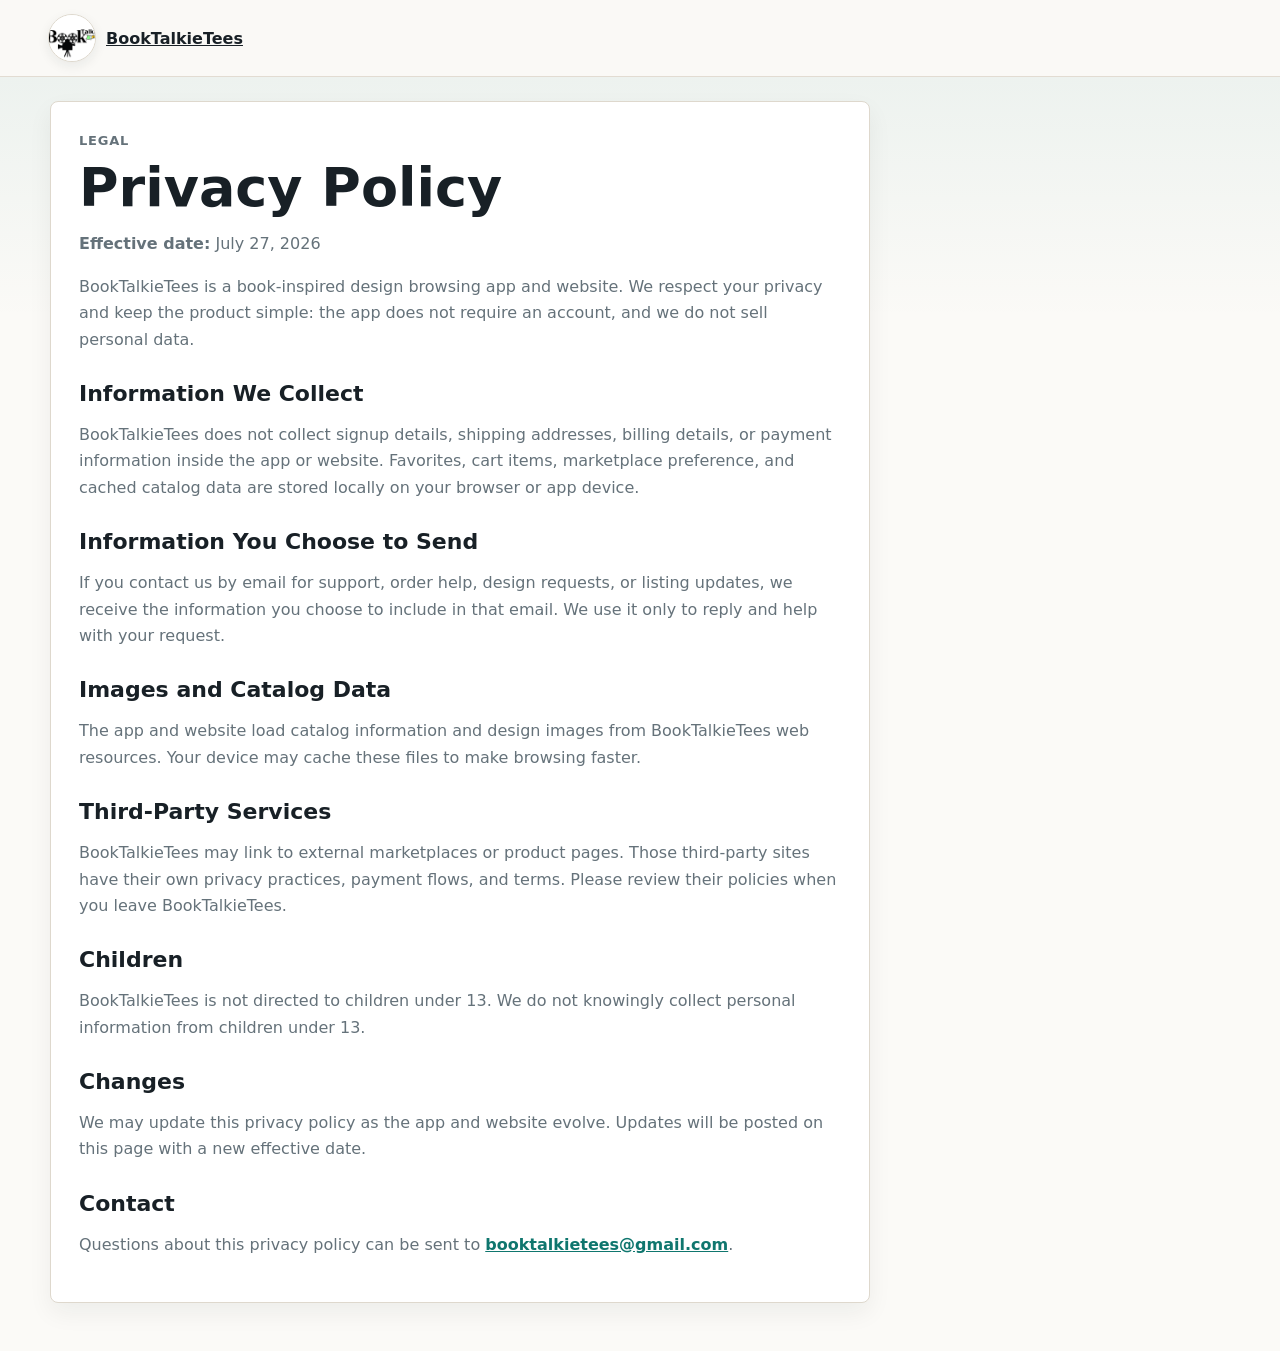
==== privacy.html @ aaf65334 "Adding privacy" ====
<!doctype html>
<html lang="en">
  <head>
    <meta charset="utf-8">
    <meta name="viewport" content="width=device-width, initial-scale=1">
    <title>Privacy Policy | BookTalkieTees</title>
    <meta name="description" content="Privacy policy for BookTalkieTees.">
    <link rel="icon" href="assets/logo.jpg">
    <link rel="stylesheet" href="styles.css?v=20260722-1">
  </head>
  <body>
    <div class="app-shell">
      <header class="topbar">
        <a class="brand" href="/" aria-label="BookTalkieTees home">
          <span class="brand-mark"><img src="assets/logo.jpg" alt="" aria-hidden="true"></span>
          <span>BookTalkieTees</span>
        </a>
      </header>

      <main class="legal-page">
        <section class="legal-content">
          <p class="eyebrow">Legal</p>
          <h1>Privacy Policy</h1>
          <p><strong>Effective date:</strong> July 27, 2026</p>

          <p>
            BookTalkieTees is a book-inspired design browsing app and website. We respect your privacy and keep the product simple: the app does not require an account, and we do not sell personal data.
          </p>

          <h2>Information We Collect</h2>
          <p>
            BookTalkieTees does not collect signup details, shipping addresses, billing details, or payment information inside the app or website. Favorites, cart items, marketplace preference, and cached catalog data are stored locally on your browser or app device.
          </p>

          <h2>Information You Choose to Send</h2>
          <p>
            If you contact us by email for support, order help, design requests, or listing updates, we receive the information you choose to include in that email. We use it only to reply and help with your request.
          </p>

          <h2>Images and Catalog Data</h2>
          <p>
            The app and website load catalog information and design images from BookTalkieTees web resources. Your device may cache these files to make browsing faster.
          </p>

          <h2>Third-Party Services</h2>
          <p>
            BookTalkieTees may link to external marketplaces or product pages. Those third-party sites have their own privacy practices, payment flows, and terms. Please review their policies when you leave BookTalkieTees.
          </p>

          <h2>Children</h2>
          <p>
            BookTalkieTees is not directed to children under 13. We do not knowingly collect personal information from children under 13.
          </p>

          <h2>Changes</h2>
          <p>
            We may update this privacy policy as the app and website evolve. Updates will be posted on this page with a new effective date.
          </p>

          <h2>Contact</h2>
          <p>
            Questions about this privacy policy can be sent to <a href="mailto:booktalkietees@gmail.com">booktalkietees@gmail.com</a>.
          </p>
        </section>
      </main>
    </div>
  </body>
</html>
---- styles.css ----
:root {
  --paper: #fbfaf7;
  --surface: #ffffff;
  --ink: #182026;
  --muted: #65727a;
  --line: #ded8cd;
  --teal: #0f766e;
  --teal-dark: #115e59;
  --rose: #bd3f58;
  --gold: #c58b2c;
  --blue: #2f5f98;
  --shadow: 0 18px 45px rgba(24, 32, 38, 0.11);
  --radius: 8px;
  font-family: Inter, ui-sans-serif, system-ui, -apple-system, BlinkMacSystemFont, "Segoe UI", sans-serif;
}
* { box-sizing: border-box; }
html { min-width: 320px; }
body { margin: 0; color: var(--ink); background: linear-gradient(180deg, rgba(15, 118, 110, 0.08), transparent 320px), var(--paper); }
button, input { font: inherit; }
button { cursor: pointer; }
img { max-width: 100%; display: block; }
.topbar { position: sticky; top: 0; z-index: 20; display: flex; align-items: center; justify-content: space-between; gap: 16px; padding: 14px clamp(16px, 4vw, 48px); border-bottom: 1px solid rgba(222, 216, 205, 0.88); background: rgba(251, 250, 247, 0.92); backdrop-filter: blur(16px); }
.brand { display: inline-flex; align-items: center; gap: 10px; border: 0; background: transparent; color: var(--ink); font-weight: 800; white-space: nowrap; }
.brand-mark { display: grid; place-items: center; width: 48px; height: 48px; border-radius: 50%; overflow: hidden; background: white; border: 1px solid var(--line); box-shadow: 0 4px 12px rgba(24, 32, 38, 0.08); flex: 0 0 auto; }
.brand-mark img { width: 100%; height: 100%; object-fit: cover; object-position: center; transform: scale(1.22); }
.market-menu-wrap { position: relative; flex: 0 0 auto; }
.market-button { display: inline-flex; align-items: center; justify-content: center; gap: 4px; min-width: 58px; min-height: 38px; padding: 8px 10px; border: 1px solid var(--line); border-radius: 999px; background: white; color: var(--ink); font-size: 13px; font-weight: 900; }
.market-button:focus-visible { outline: 2px solid rgba(15, 118, 110, 0.32); outline-offset: 2px; }
.market-icon { display: inline-grid; place-items: center; width: 18px; height: 18px; color: var(--teal-dark); font-size: 17px; line-height: 1; }
.market-menu { position: absolute; top: calc(100% + 8px); right: 0; z-index: 40; display: grid; min-width: 180px; padding: 6px; border: 1px solid var(--line); border-radius: var(--radius); background: white; box-shadow: var(--shadow); }
.market-menu[hidden] { display: none; }
.market-option { display: flex; align-items: center; justify-content: space-between; gap: 14px; min-height: 38px; padding: 8px 10px; border: 0; border-radius: 6px; background: transparent; color: var(--ink); text-align: left; font-weight: 800; }
.market-option span { color: var(--muted); font-size: 12px; font-weight: 700; }
.market-option:hover, .market-option.is-selected { background: #e5f3f1; color: var(--teal-dark); }
.nav-tabs { display: flex; flex-wrap: wrap; align-items: center; justify-content: flex-end; gap: 6px; overflow: visible; scrollbar-width: none; }
.nav-tabs::-webkit-scrollbar { display: none; }
.nav-tab { min-height: 38px; padding: 8px 12px; border: 1px solid transparent; border-radius: 999px; background: transparent; color: var(--muted); font-weight: 700; }
.nav-tab.is-active { background: var(--ink); color: white; }
.cart-tab span { display: inline-grid; place-items: center; min-width: 22px; height: 22px; margin-left: 4px; border-radius: 999px; background: var(--teal); color: white; font-size: 12px; }
main { width: min(1180px, calc(100% - 32px)); margin: 0 auto; padding: 24px 0 52px; }
.page-grid { display: grid; grid-template-columns: minmax(0, 1.1fr) minmax(310px, 0.9fr); gap: 18px; align-items: start; }
.hero { display: grid; grid-template-columns: minmax(0, 1fr) minmax(280px, 0.72fr); gap: 18px; align-items: stretch; min-height: 470px; padding: clamp(18px, 4vw, 34px); border: 1px solid var(--line); border-radius: var(--radius); background: linear-gradient(135deg, #ffffff, #f3eee4); box-shadow: var(--shadow); }
.design-hero { grid-template-columns: minmax(0, 0.9fr) minmax(300px, 0.72fr); }
.hero-copy { display: flex; flex-direction: column; justify-content: center; min-width: 0; }
.eyebrow { margin: 0 0 10px; color: var(--teal-dark); font-size: 13px; font-weight: 800; text-transform: uppercase; letter-spacing: 0.06em; }
h1, h2, h3, p { overflow-wrap: anywhere; }
h1 { margin: 0; font-size: clamp(36px, 7vw, 74px); line-height: 0.98; letter-spacing: 0; }
.lede { max-width: 64ch; margin: 18px 0 0; color: #43505a; font-size: clamp(17px, 2vw, 21px); line-height: 1.45; }
.hero-actions { display: flex; flex-wrap: wrap; gap: 10px; margin-top: 24px; }
.hero-product-picker { margin-top: 20px; }
.button { display: inline-flex; align-items: center; justify-content: center; min-height: 42px; padding: 10px 15px; border: 1px solid var(--ink); border-radius: var(--radius); background: var(--ink); color: white; font-weight: 800; text-decoration: none; }
.button.secondary { background: white; color: var(--ink); }
.button.tonal { border-color: rgba(15, 118, 110, 0.24); background: #e5f3f1; color: var(--teal-dark); }
.hero-art { display: flex; flex-direction: column; min-width: 0; overflow: hidden; border-radius: var(--radius); border: 1px solid var(--line); background: #f7f1e6; }
.hero-art > .art-image, .design-art > .art-image, .book-design-preview > .art-image, .row-thumbnail > .art-image { display: block; width: 100%; height: 100%; object-fit: contain; object-position: center; background: white; }
.hero-art > .art-image { flex: 1 1 auto; min-height: 300px; padding: 12px; }
.hero-art figcaption { padding: 12px; font-size: 14px; color: var(--muted); background: white; }
.section-head { display: flex; align-items: end; justify-content: space-between; gap: 16px; margin: 28px 0 14px; }
.section-head h2 { margin: 0; font-size: clamp(24px, 3vw, 34px); }
.section-head p, .panel p { margin: 5px 0 0; color: var(--muted); line-height: 1.5; }
.chip-row { display: flex; flex-wrap: wrap; gap: 8px; }
.chip { min-height: 36px; padding: 7px 12px; border: 1px solid var(--line); border-radius: 999px; background: white; color: var(--ink); font-weight: 750; }
.chip.is-selected { border-color: var(--teal); background: #dff2ef; color: var(--teal-dark); }
.card-grid { display: grid; grid-template-columns: repeat(3, minmax(0, 1fr)); gap: 14px; }
.book-card, .panel, .design-card, .cart-row, .favorite-row { border: 1px solid var(--line); border-radius: var(--radius); background: var(--surface); box-shadow: 0 10px 24px rgba(24, 32, 38, 0.06); }
.book-card { display: flex; flex-direction: column; min-height: 250px; overflow: hidden; }
.book-card-top { height: 74px; padding: 14px; color: white; background: var(--blue); }
.book-design-strip { display: flex; flex-wrap: nowrap; gap: 6px; min-height: 48px; overflow: hidden; }
.book-design-preview { flex: 0 0 54px; width: 54px; height: 48px; padding: 3px; overflow: hidden; border: 1px solid var(--line); border-radius: 7px; background: white; }
.book-design-preview .design-art { width: 100%; height: 100%; aspect-ratio: auto; border: 0; background: white; }
.book-design-preview .generated-art { padding: 5px; }
.book-design-preview .generated-art strong { font-size: 9px; line-height: 1.05; }
.book-card[data-genre="Fantasy"] .book-card-top { background: var(--teal-dark); }
.book-card[data-genre="Romance"] .book-card-top { background: var(--rose); }
.book-card[data-genre="Thriller"] .book-card-top { background: #26313a; }
.book-card[data-genre="Kids"] .book-card-top { background: #39806e; }
.book-card[data-genre="Classics"] .book-card-top { background: var(--gold); }
.badge { display: inline-flex; padding: 5px 8px; border-radius: 999px; background: rgba(255,255,255,0.18); font-size: 12px; font-weight: 800; }
.book-card-body { display: flex; flex: 1; flex-direction: column; gap: 10px; padding: 14px; }
.book-card h3 { margin: 0; font-size: 20px; }
.book-card p { margin: 0; color: var(--muted); line-height: 1.45; }
.book-card-actions { display: flex; gap: 8px; margin-top: auto; }
.icon-button { display: inline-grid; place-items: center; width: 42px; height: 42px; border: 1px solid var(--line); border-radius: var(--radius); background: white; color: var(--ink); font-size: 20px; line-height: 1; }
.icon-button.is-active { color: white; border-color: var(--rose); background: var(--rose); }
.panel { padding: 16px; }
.panel h2, .panel h3 { margin: 0 0 10px; }
.search-box { width: 100%; min-height: 46px; padding: 10px 13px; border: 1px solid var(--line); border-radius: var(--radius); background: white; color: var(--ink); }
.design-grid { display: grid; grid-template-columns: repeat(2, minmax(0, 1fr)); gap: 12px; }
.home-design-grid { grid-template-columns: repeat(3, minmax(0, 1fr)); align-items: start; }
.design-card { overflow: hidden; }
.design-card.is-focused { border-color: var(--teal); box-shadow: 0 0 0 3px rgba(15, 118, 110, 0.18), 0 10px 24px rgba(24, 32, 38, 0.06); }
.design-art { display: grid; place-items: center; aspect-ratio: 4 / 5; padding: 12px; background: white; border-bottom: 1px solid var(--line); overflow: hidden; }
.generated-art { width: 100%; height: 100%; display: grid; place-items: center; padding: 18px; text-align: center; color: white; background: linear-gradient(135deg, #0f766e, #2f5f98 58%, #bd3f58); }
.generated-art strong { font-size: clamp(18px, 3vw, 28px); line-height: 1.05; }
.design-body { padding: 12px; }
.design-body h3 { margin: 0 0 6px; font-size: 17px; }
.design-body p { margin: 0; color: var(--muted); line-height: 1.4; }
.design-body .design-meta { margin-bottom: 8px; color: var(--ink); font-size: 13px; font-weight: 800; }
.muted-note { color: var(--muted); margin: 0; }
.product-picker { display: flex; flex-wrap: wrap; gap: 8px; margin: 14px 0; }
.product-chip { border: 1px solid var(--line); border-radius: 999px; background: white; padding: 8px 10px; font-weight: 750; }
.product-chip span { color: var(--muted); font-size: 12px; margin-left: 4px; }
.product-chip.is-selected { background: #102027; color: white; border-color: #102027; }
.detail-layout { display: grid; grid-template-columns: minmax(0, 0.85fr) minmax(0, 1.15fr); gap: 16px; }
.detail-title { margin: 0 0 6px; font-size: clamp(30px, 5vw, 52px); line-height: 1; }
.meta { color: var(--muted); font-weight: 700; }
.quote-list { display: grid; gap: 10px; }
.quote { margin: 0; padding-left: 14px; border-left: 3px solid var(--gold); color: #35414a; font-size: 18px; line-height: 1.42; }
.modal[hidden] { display: none; }
.modal { position: fixed; inset: 0; z-index: 50; display: grid; place-items: center; padding: 18px; }
.modal-backdrop { position: absolute; inset: 0; background: rgba(16, 24, 32, 0.48); }
.modal-panel { position: relative; width: min(980px, 100%); max-height: min(88vh, 900px); overflow: auto; border-radius: var(--radius); background: var(--paper); box-shadow: var(--shadow); }
.modal-close { position: sticky; top: 10px; float: right; margin: 10px; z-index: 2; }
#modalContent { padding: 20px; clear: both; }
.toast { position: fixed; left: 50%; bottom: 20px; transform: translateX(-50%) translateY(24px); opacity: 0; pointer-events: none; padding: 10px 14px; border-radius: var(--radius); background: var(--ink); color: white; font-weight: 800; transition: 180ms ease; z-index: 80; }
.toast.is-visible { opacity: 1; transform: translateX(-50%) translateY(0); }
.empty-state { padding: 38px 18px; text-align: center; color: var(--muted); }
.stack { display: grid; gap: 12px; }
.price-summary { margin: 0 0 14px; }
.policy-grid { display: grid; grid-template-columns: repeat(2, minmax(0, 1fr)); gap: 12px; }
.policy-card { padding: 18px; }
.policy-card h2 { margin-top: 0; }
.policy-card a { color: var(--teal); font-weight: 800; }
.legal-page { padding-bottom: 48px; }
.legal-content { width: min(100%, 820px); padding: 28px; border: 1px solid var(--line); border-radius: var(--radius); background: var(--surface); box-shadow: 0 10px 24px rgba(24, 32, 38, 0.06); }
.legal-content h1 { margin: 0 0 10px; font-size: clamp(34px, 5vw, 54px); line-height: 1; }
.legal-content h2 { margin: 28px 0 8px; font-size: 22px; }
.legal-content p { color: var(--muted); line-height: 1.65; }
.legal-content a { color: var(--teal); font-weight: 800; }
.cart-row, .favorite-row { display: flex; justify-content: space-between; gap: 12px; padding: 13px; align-items: center; }
.favorite-row.is-clickable, .cart-row.is-clickable { cursor: pointer; }
.favorite-row.is-clickable:hover, .cart-row.is-clickable:hover { border-color: rgba(15, 118, 110, 0.42); background: #f5fbfa; }
.row-thumbnail { flex: 0 0 62px; width: 62px; height: 56px; padding: 4px; overflow: hidden; border: 1px solid var(--line); border-radius: 7px; background: white; }
.row-thumbnail .design-art { width: 100%; height: 100%; aspect-ratio: auto; border: 0; background: white; }
.row-thumbnail .generated-art { padding: 5px; }
.row-thumbnail .generated-art strong { font-size: 9px; line-height: 1.05; }
.row-copy { flex: 1; min-width: 0; }
.cart-row strong, .favorite-row strong { display: block; }
.cart-row span, .favorite-row span { color: var(--muted); }
@media (max-width: 980px) { .home-design-grid { grid-template-columns: repeat(2, minmax(0, 1fr)); } }
@media (max-width: 860px) { .topbar { align-items: flex-start; flex-direction: column; } .nav-tabs { width: 100%; } .hero, .design-hero, .page-grid, .detail-layout { grid-template-columns: 1fr; } .card-grid { grid-template-columns: repeat(2, minmax(0, 1fr)); } }
@media (max-width: 560px) { .policy-grid { grid-template-columns: 1fr; } main { width: min(100% - 24px, 1180px); padding-top: 16px; } .brand span:last-child { font-size: 15px; } .nav-tab { padding-inline: 10px; } .hero { min-height: auto; padding: 16px; } .hero-art > .art-image { min-height: 230px; } .card-grid, .design-grid, .home-design-grid { grid-template-columns: 1fr; } .section-head { align-items: flex-start; flex-direction: column; } .cart-row, .favorite-row { align-items: flex-start; flex-direction: column; } }
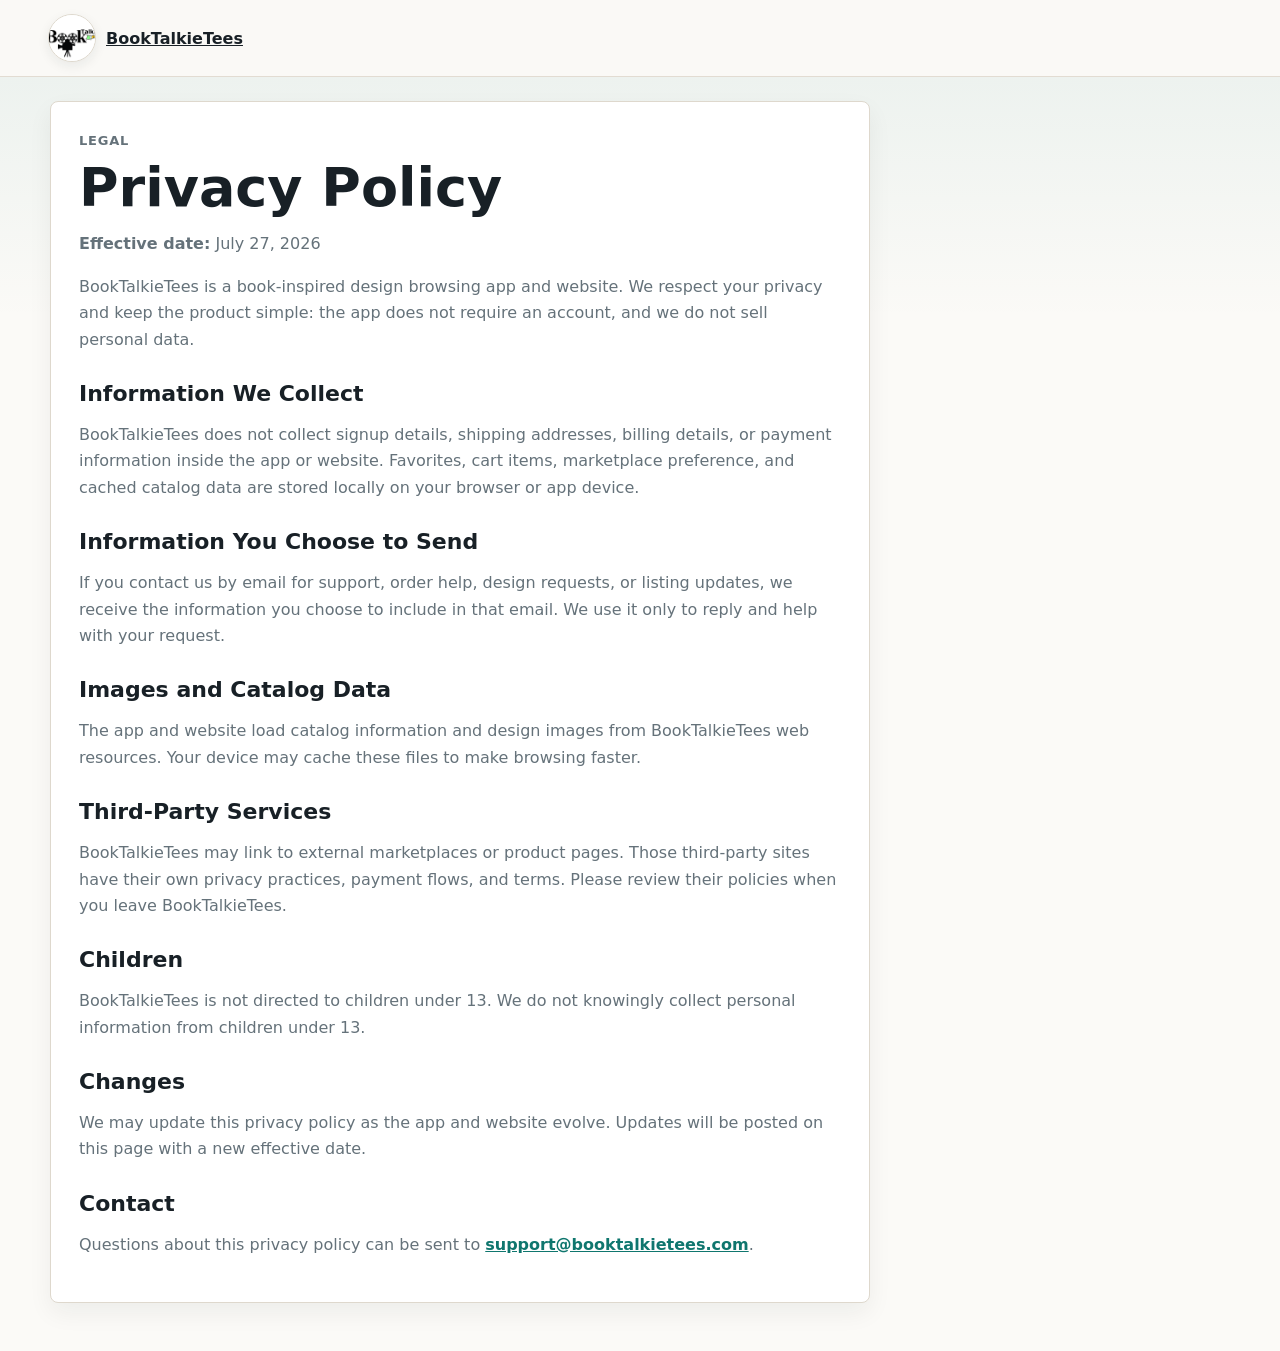
==== commit 1a559a6d: "Change emails" ====
--- a/privacy.html
+++ b/privacy.html
@@ -59,7 +59,7 @@
 
           <h2>Contact</h2>
           <p>
-            Questions about this privacy policy can be sent to <a href="mailto:booktalkietees@gmail.com">booktalkietees@gmail.com</a>.
+            Questions about this privacy policy can be sent to <a href="mailto:support@booktalkietees.com">support@booktalkietees.com</a>.
           </p>
         </section>
       </main>
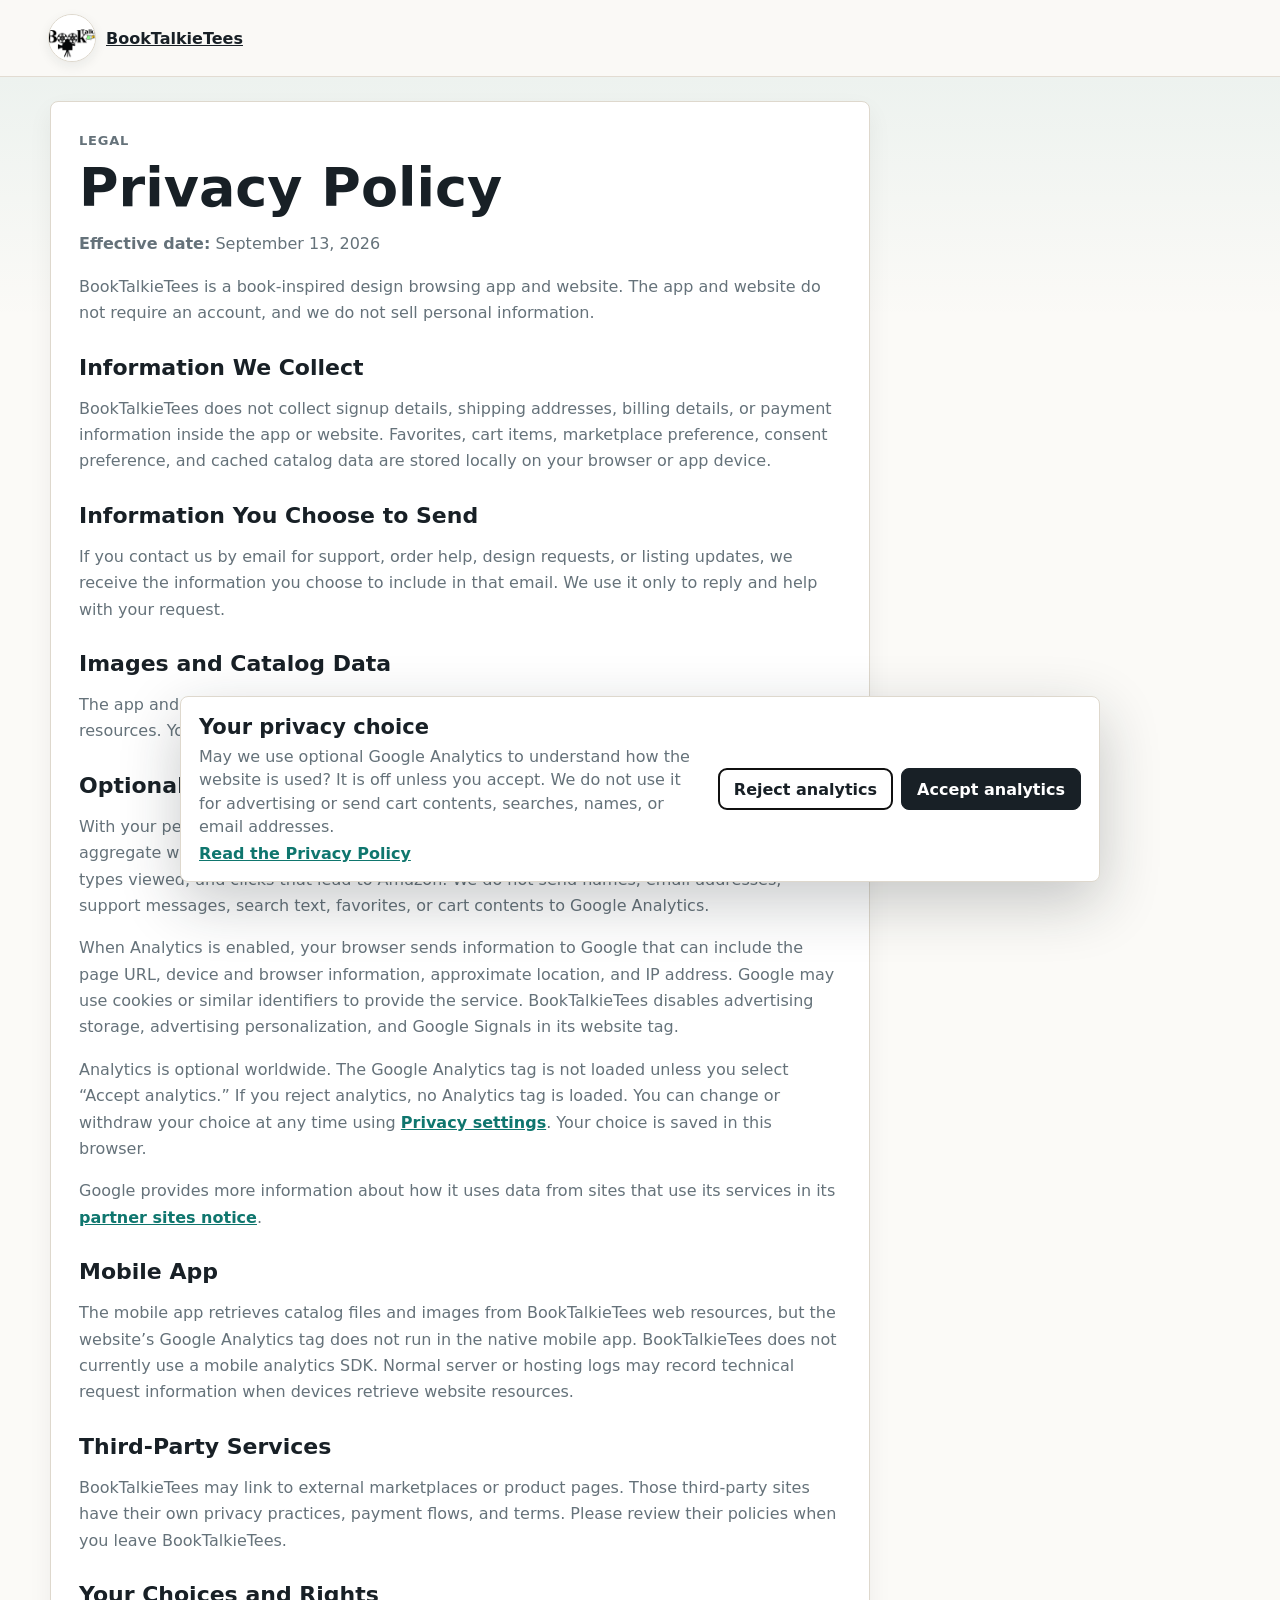
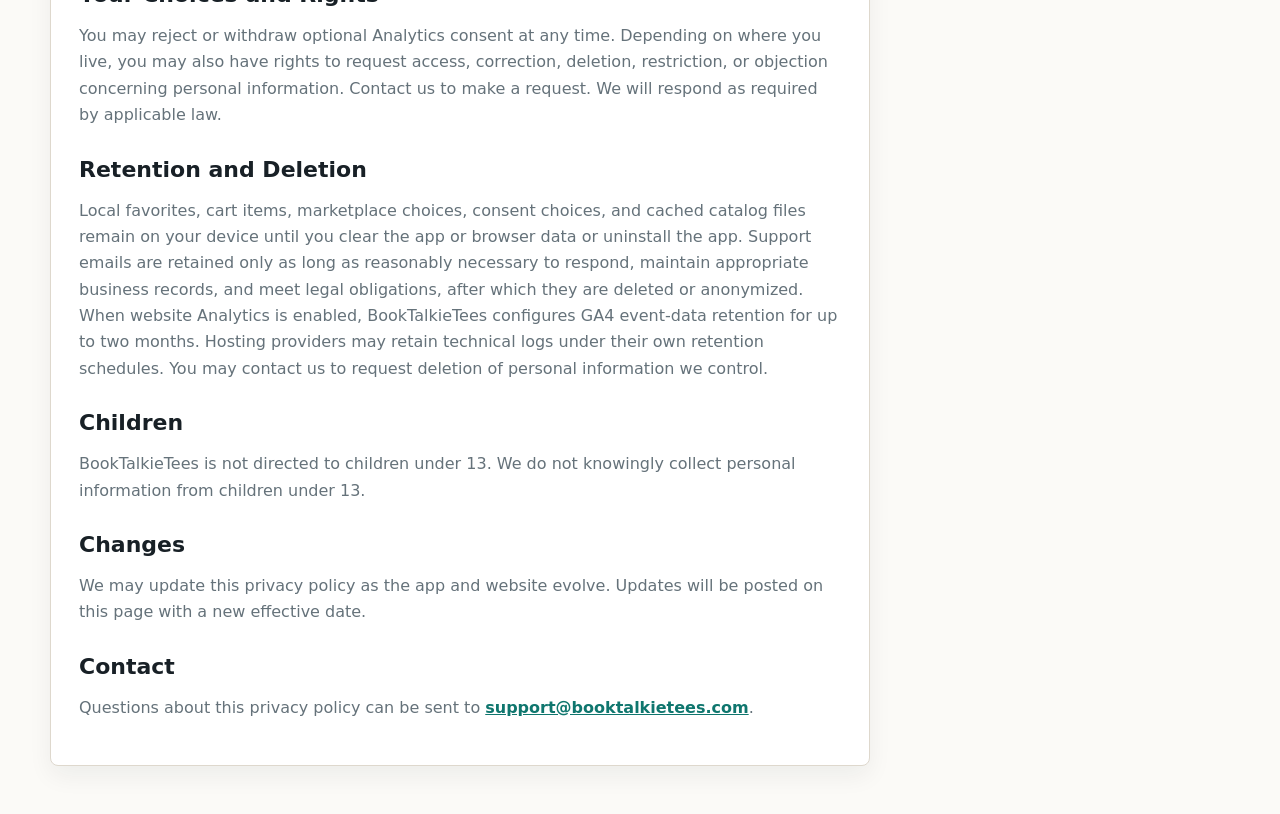
==== commit fc6c79e4: "Add privacy-first Google Analytics" ====
--- a/privacy.html
+++ b/privacy.html
@@ -6,7 +6,7 @@
     <title>Privacy Policy | BookTalkieTees</title>
     <meta name="description" content="Privacy policy for BookTalkieTees.">
     <link rel="icon" href="assets/logo.jpg">
-    <link rel="stylesheet" href="styles.css?v=20260722-1">
+    <link rel="stylesheet" href="styles.css?v=20260913-1">
   </head>
   <body>
     <div class="app-shell">
@@ -21,15 +21,15 @@
         <section class="legal-content">
           <p class="eyebrow">Legal</p>
           <h1>Privacy Policy</h1>
-          <p><strong>Effective date:</strong> July 27, 2026</p>
+          <p><strong>Effective date:</strong> September 13, 2026</p>
 
           <p>
-            BookTalkieTees is a book-inspired design browsing app and website. We respect your privacy and keep the product simple: the app does not require an account, and we do not sell personal data.
+            BookTalkieTees is a book-inspired design browsing app and website. The app and website do not require an account, and we do not sell personal information.
           </p>
 
           <h2>Information We Collect</h2>
           <p>
-            BookTalkieTees does not collect signup details, shipping addresses, billing details, or payment information inside the app or website. Favorites, cart items, marketplace preference, and cached catalog data are stored locally on your browser or app device.
+            BookTalkieTees does not collect signup details, shipping addresses, billing details, or payment information inside the app or website. Favorites, cart items, marketplace preference, consent preference, and cached catalog data are stored locally on your browser or app device.
           </p>
 
           <h2>Information You Choose to Send</h2>
@@ -42,9 +42,38 @@
             The app and website load catalog information and design images from BookTalkieTees web resources. Your device may cache these files to make browsing faster.
           </p>
 
+          <h2>Optional Website Analytics</h2>
+          <p>
+            With your permission, the BookTalkieTees website uses Google Analytics 4 to understand aggregate website usage, such as pages or sections viewed, marketplace selections, product types viewed, and clicks that lead to Amazon. We do not send names, email addresses, support messages, search text, favorites, or cart contents to Google Analytics.
+          </p>
+          <p>
+            When Analytics is enabled, your browser sends information to Google that can include the page URL, device and browser information, approximate location, and IP address. Google may use cookies or similar identifiers to provide the service. BookTalkieTees disables advertising storage, advertising personalization, and Google Signals in its website tag.
+          </p>
+          <p>
+            Analytics is optional worldwide. The Google Analytics tag is not loaded unless you select “Accept analytics.” If you reject analytics, no Analytics tag is loaded. You can change or withdraw your choice at any time using <button class="text-button" type="button" data-privacy-settings>Privacy settings</button>. Your choice is saved in this browser.
+          </p>
+          <p>
+            Google provides more information about how it uses data from sites that use its services in its <a href="https://policies.google.com/technologies/partner-sites" target="_blank" rel="noopener noreferrer">partner sites notice</a>.
+          </p>
+
+          <h2>Mobile App</h2>
+          <p>
+            The mobile app retrieves catalog files and images from BookTalkieTees web resources, but the website’s Google Analytics tag does not run in the native mobile app. BookTalkieTees does not currently use a mobile analytics SDK. Normal server or hosting logs may record technical request information when devices retrieve website resources.
+          </p>
+
           <h2>Third-Party Services</h2>
           <p>
             BookTalkieTees may link to external marketplaces or product pages. Those third-party sites have their own privacy practices, payment flows, and terms. Please review their policies when you leave BookTalkieTees.
+          </p>
+
+          <h2>Your Choices and Rights</h2>
+          <p>
+            You may reject or withdraw optional Analytics consent at any time. Depending on where you live, you may also have rights to request access, correction, deletion, restriction, or objection concerning personal information. Contact us to make a request. We will respond as required by applicable law.
+          </p>
+
+          <h2>Retention and Deletion</h2>
+          <p>
+            Local favorites, cart items, marketplace choices, consent choices, and cached catalog files remain on your device until you clear the app or browser data or uninstall the app. Support emails are retained only as long as reasonably necessary to respond, maintain appropriate business records, and meet legal obligations, after which they are deleted or anonymized. When website Analytics is enabled, BookTalkieTees configures GA4 event-data retention for up to two months. Hosting providers may retain technical logs under their own retention schedules. You may contact us to request deletion of personal information we control.
           </p>
 
           <h2>Children</h2>
@@ -64,5 +93,7 @@
         </section>
       </main>
     </div>
+    <script src="analytics-config.js?v=20260913-1"></script>
+    <script src="analytics.js?v=20260913-1"></script>
   </body>
 </html>
--- a/styles.css
+++ b/styles.css
@@ -127,6 +127,15 @@
 .legal-content h2 { margin: 28px 0 8px; font-size: 22px; }
 .legal-content p { color: var(--muted); line-height: 1.65; }
 .legal-content a { color: var(--teal); font-weight: 800; }
+.text-button, .footer-link { padding: 0; border: 0; background: transparent; color: var(--teal); font: inherit; font-weight: 800; text-decoration: underline; }
+.site-footer { display: flex; justify-content: center; gap: 20px; padding: 0 16px 28px; color: var(--muted); font-size: 14px; }
+.site-footer a { color: var(--teal); font-weight: 800; }
+.consent-banner { position: fixed; right: 18px; bottom: 18px; left: 18px; z-index: 100; display: flex; align-items: center; justify-content: space-between; gap: 20px; width: min(920px, calc(100% - 36px)); margin: 0 auto; padding: 18px; border: 1px solid var(--line); border-radius: var(--radius); background: white; box-shadow: 0 20px 60px rgba(24, 32, 38, 0.24); }
+.consent-copy { max-width: 650px; }
+.consent-copy h2 { margin: 0 0 6px; font-size: 21px; }
+.consent-copy p { margin: 0 0 6px; color: var(--muted); line-height: 1.45; }
+.consent-copy a { color: var(--teal); font-weight: 800; }
+.consent-actions { display: flex; flex: 0 0 auto; flex-wrap: wrap; gap: 8px; }
 .cart-row, .favorite-row { display: flex; justify-content: space-between; gap: 12px; padding: 13px; align-items: center; }
 .favorite-row.is-clickable, .cart-row.is-clickable { cursor: pointer; }
 .favorite-row.is-clickable:hover, .cart-row.is-clickable:hover { border-color: rgba(15, 118, 110, 0.42); background: #f5fbfa; }
@@ -135,8 +144,10 @@
 .row-thumbnail .generated-art { padding: 5px; }
 .row-thumbnail .generated-art strong { font-size: 9px; line-height: 1.05; }
 .row-copy { flex: 1; min-width: 0; }
+.cart-row-actions { display: flex; align-items: center; gap: 8px; }
+.cart-buy-button { white-space: nowrap; }
 .cart-row strong, .favorite-row strong { display: block; }
 .cart-row span, .favorite-row span { color: var(--muted); }
 @media (max-width: 980px) { .home-design-grid { grid-template-columns: repeat(2, minmax(0, 1fr)); } }
 @media (max-width: 860px) { .topbar { align-items: flex-start; flex-direction: column; } .nav-tabs { width: 100%; } .hero, .design-hero, .page-grid, .detail-layout { grid-template-columns: 1fr; } .card-grid { grid-template-columns: repeat(2, minmax(0, 1fr)); } }
-@media (max-width: 560px) { .policy-grid { grid-template-columns: 1fr; } main { width: min(100% - 24px, 1180px); padding-top: 16px; } .brand span:last-child { font-size: 15px; } .nav-tab { padding-inline: 10px; } .hero { min-height: auto; padding: 16px; } .hero-art > .art-image { min-height: 230px; } .card-grid, .design-grid, .home-design-grid { grid-template-columns: 1fr; } .section-head { align-items: flex-start; flex-direction: column; } .cart-row, .favorite-row { align-items: flex-start; flex-direction: column; } }
+@media (max-width: 560px) { .policy-grid { grid-template-columns: 1fr; } main { width: min(100% - 24px, 1180px); padding-top: 16px; } .brand span:last-child { font-size: 15px; } .nav-tab { padding-inline: 10px; } .hero { min-height: auto; padding: 16px; } .hero-art > .art-image { min-height: 230px; } .card-grid, .design-grid, .home-design-grid { grid-template-columns: 1fr; } .section-head { align-items: flex-start; flex-direction: column; } .cart-row, .favorite-row { align-items: flex-start; flex-direction: column; } .cart-row-actions { width: 100%; justify-content: space-between; } .consent-banner { align-items: stretch; flex-direction: column; } .consent-actions { display: grid; grid-template-columns: 1fr 1fr; } }
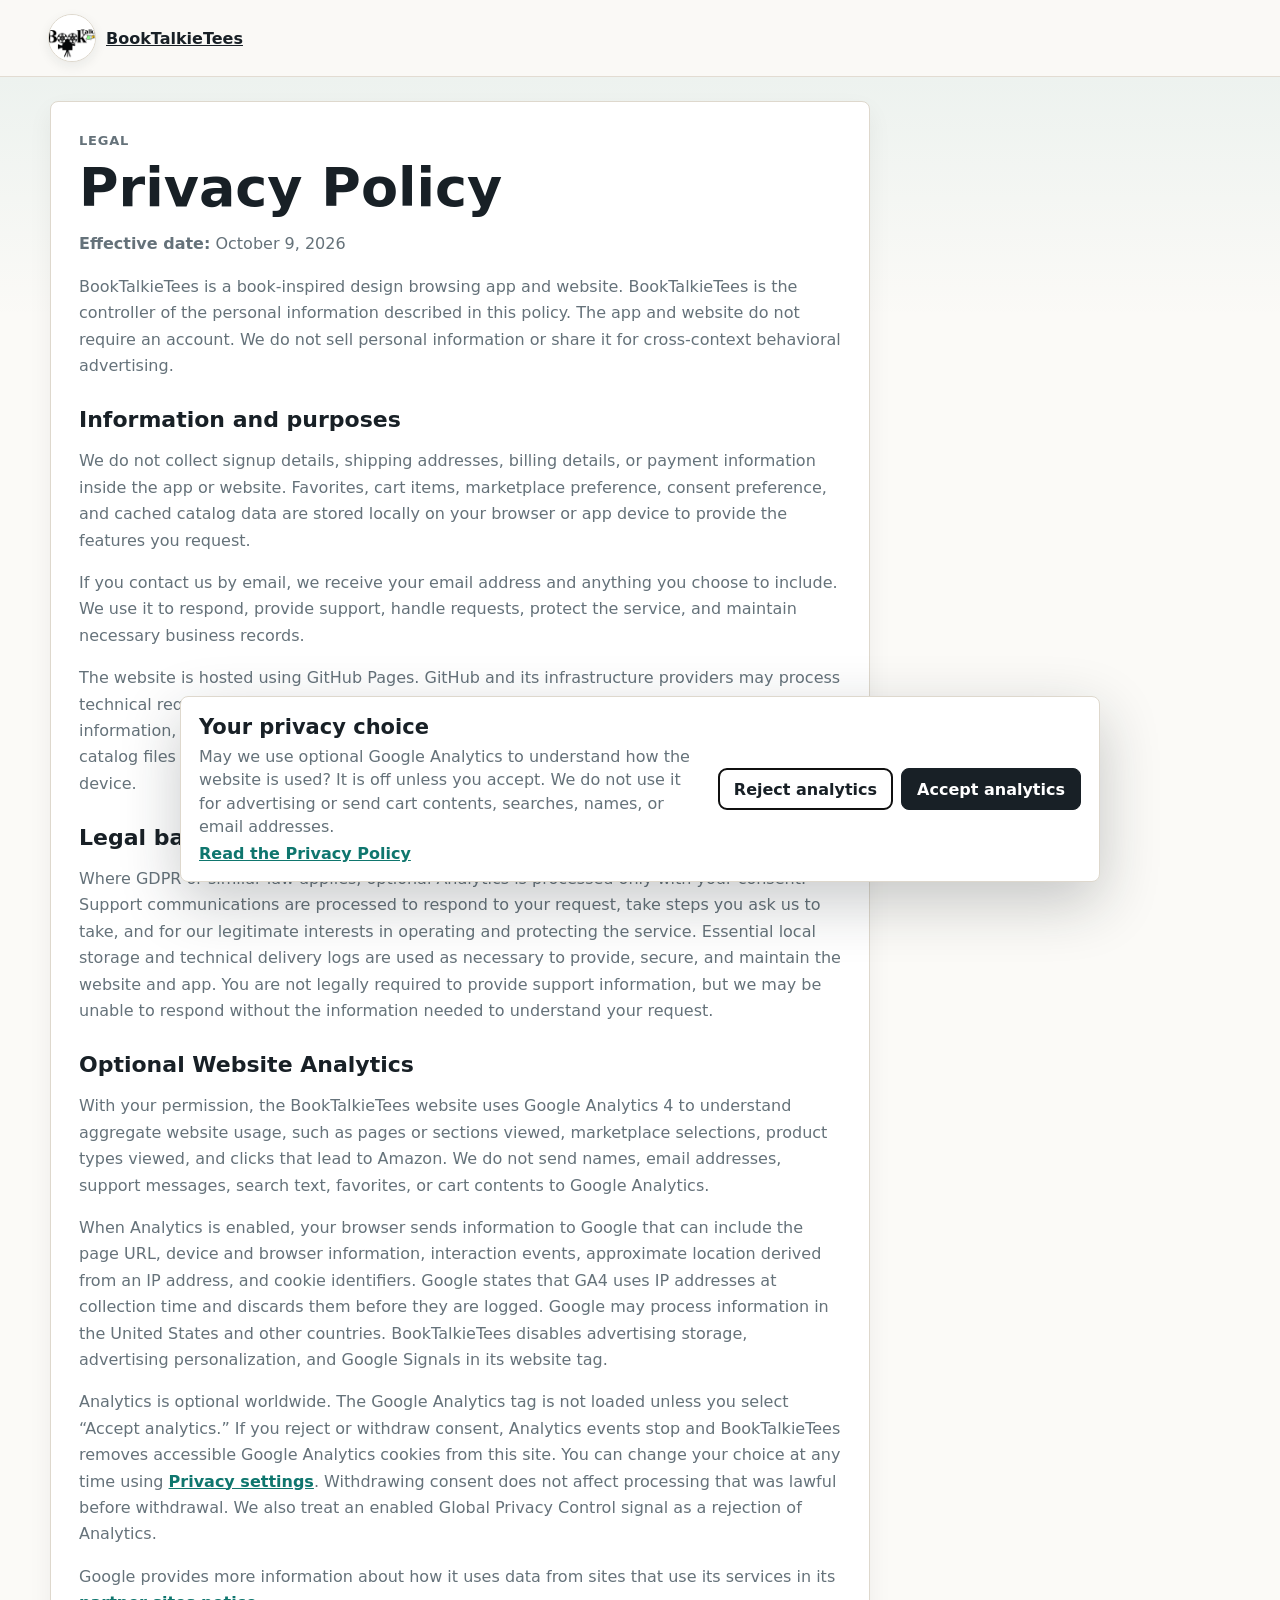
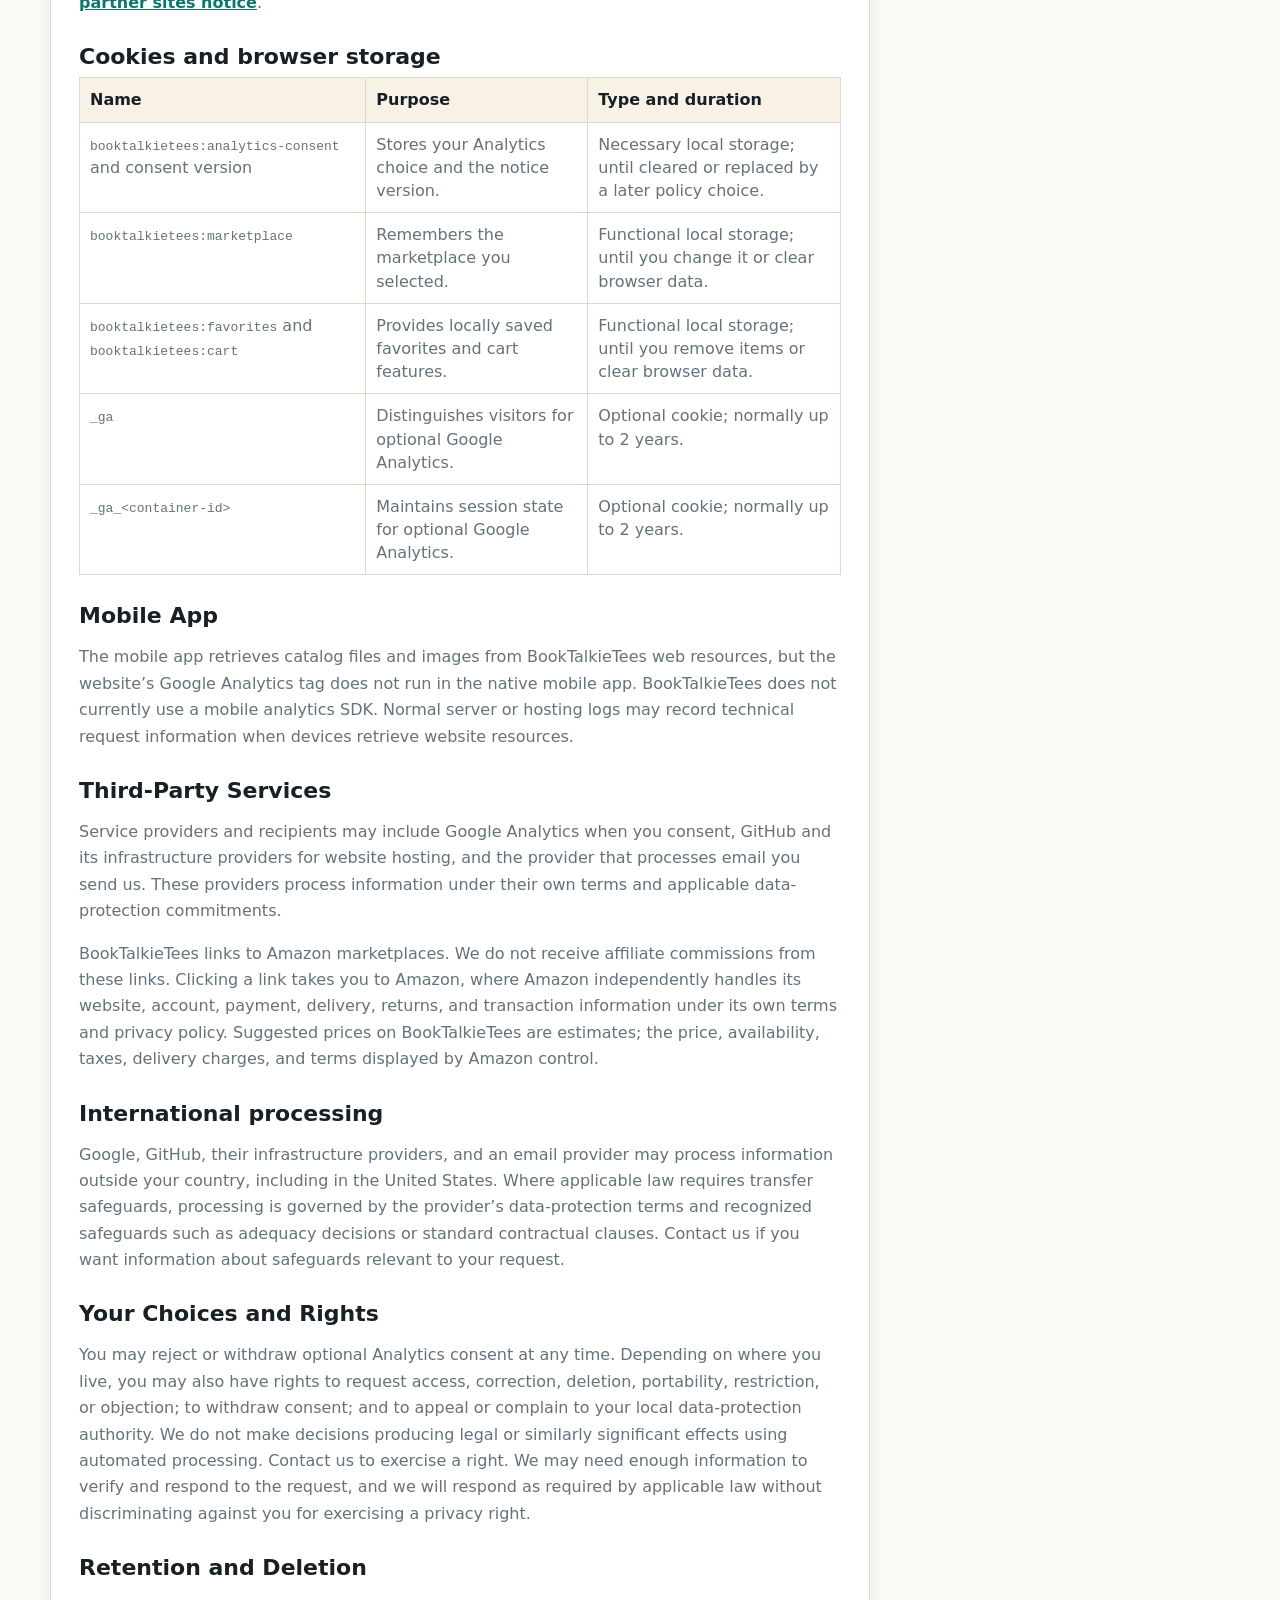
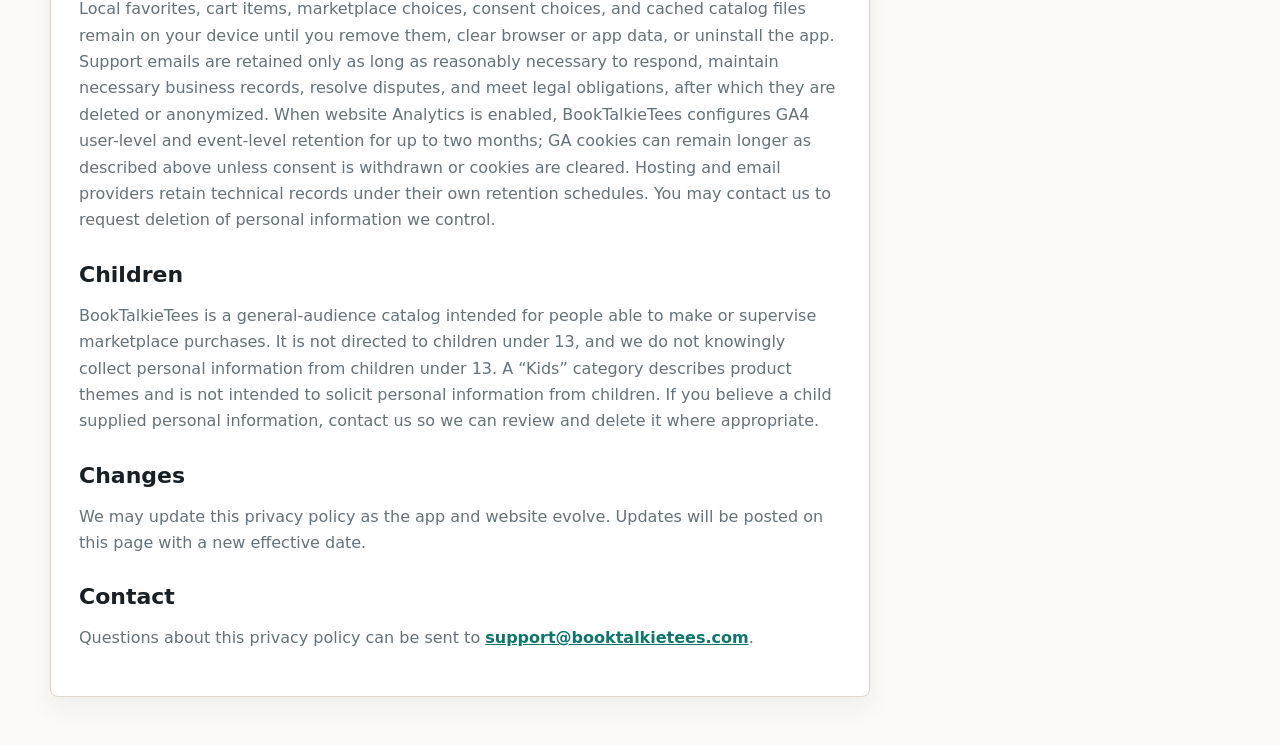
==== commit 5d8e830e: "Privacy update" ====
--- a/privacy.html
+++ b/privacy.html
@@ -6,7 +6,7 @@
     <title>Privacy Policy | BookTalkieTees</title>
     <meta name="description" content="Privacy policy for BookTalkieTees.">
     <link rel="icon" href="assets/logo.jpg">
-    <link rel="stylesheet" href="styles.css?v=20260913-1">
+    <link rel="stylesheet" href="styles.css?v=20261009-1">
   </head>
   <body>
     <div class="app-shell">
@@ -21,25 +21,28 @@
         <section class="legal-content">
           <p class="eyebrow">Legal</p>
           <h1>Privacy Policy</h1>
-          <p><strong>Effective date:</strong> September 13, 2026</p>
+          <p><strong>Effective date:</strong> October 9, 2026</p>
 
           <p>
-            BookTalkieTees is a book-inspired design browsing app and website. The app and website do not require an account, and we do not sell personal information.
+            BookTalkieTees is a book-inspired design browsing app and website. BookTalkieTees is the controller of the personal information described in this policy. The app and website do not require an account. We do not sell personal information or share it for cross-context behavioral advertising.
           </p>
 
-          <h2>Information We Collect</h2>
+          <h2>Information and purposes</h2>
           <p>
-            BookTalkieTees does not collect signup details, shipping addresses, billing details, or payment information inside the app or website. Favorites, cart items, marketplace preference, consent preference, and cached catalog data are stored locally on your browser or app device.
+            We do not collect signup details, shipping addresses, billing details, or payment information inside the app or website. Favorites, cart items, marketplace preference, consent preference, and cached catalog data are stored locally on your browser or app device to provide the features you request.
           </p>
 
-          <h2>Information You Choose to Send</h2>
           <p>
-            If you contact us by email for support, order help, design requests, or listing updates, we receive the information you choose to include in that email. We use it only to reply and help with your request.
+            If you contact us by email, we receive your email address and anything you choose to include. We use it to respond, provide support, handle requests, protect the service, and maintain necessary business records.
           </p>
 
-          <h2>Images and Catalog Data</h2>
           <p>
-            The app and website load catalog information and design images from BookTalkieTees web resources. Your device may cache these files to make browsing faster.
+            The website is hosted using GitHub Pages. GitHub and its infrastructure providers may process technical request information such as IP address, request time, requested file, browser information, and security logs to deliver and protect the site. The app and website also load catalog files and images from BookTalkieTees web resources, which may be cached on your device.
+          </p>
+
+          <h2>Legal bases</h2>
+          <p>
+            Where GDPR or similar law applies, optional Analytics is processed only with your consent. Support communications are processed to respond to your request, take steps you ask us to take, and for our legitimate interests in operating and protecting the service. Essential local storage and technical delivery logs are used as necessary to provide, secure, and maintain the website and app. You are not legally required to provide support information, but we may be unable to respond without the information needed to understand your request.
           </p>
 
           <h2>Optional Website Analytics</h2>
@@ -47,14 +50,28 @@
             With your permission, the BookTalkieTees website uses Google Analytics 4 to understand aggregate website usage, such as pages or sections viewed, marketplace selections, product types viewed, and clicks that lead to Amazon. We do not send names, email addresses, support messages, search text, favorites, or cart contents to Google Analytics.
           </p>
           <p>
-            When Analytics is enabled, your browser sends information to Google that can include the page URL, device and browser information, approximate location, and IP address. Google may use cookies or similar identifiers to provide the service. BookTalkieTees disables advertising storage, advertising personalization, and Google Signals in its website tag.
+            When Analytics is enabled, your browser sends information to Google that can include the page URL, device and browser information, interaction events, approximate location derived from an IP address, and cookie identifiers. Google states that GA4 uses IP addresses at collection time and discards them before they are logged. Google may process information in the United States and other countries. BookTalkieTees disables advertising storage, advertising personalization, and Google Signals in its website tag.
           </p>
           <p>
-            Analytics is optional worldwide. The Google Analytics tag is not loaded unless you select “Accept analytics.” If you reject analytics, no Analytics tag is loaded. You can change or withdraw your choice at any time using <button class="text-button" type="button" data-privacy-settings>Privacy settings</button>. Your choice is saved in this browser.
+            Analytics is optional worldwide. The Google Analytics tag is not loaded unless you select “Accept analytics.” If you reject or withdraw consent, Analytics events stop and BookTalkieTees removes accessible Google Analytics cookies from this site. You can change your choice at any time using <button class="text-button" type="button" data-privacy-settings>Privacy settings</button>. Withdrawing consent does not affect processing that was lawful before withdrawal. We also treat an enabled Global Privacy Control signal as a rejection of Analytics.
           </p>
           <p>
             Google provides more information about how it uses data from sites that use its services in its <a href="https://policies.google.com/technologies/partner-sites" target="_blank" rel="noopener noreferrer">partner sites notice</a>.
           </p>
+
+          <h2>Cookies and browser storage</h2>
+          <div class="legal-table-wrap">
+            <table class="legal-table">
+              <thead><tr><th>Name</th><th>Purpose</th><th>Type and duration</th></tr></thead>
+              <tbody>
+                <tr><td><code>booktalkietees:analytics-consent</code> and consent version</td><td>Stores your Analytics choice and the notice version.</td><td>Necessary local storage; until cleared or replaced by a later policy choice.</td></tr>
+                <tr><td><code>booktalkietees:marketplace</code></td><td>Remembers the marketplace you selected.</td><td>Functional local storage; until you change it or clear browser data.</td></tr>
+                <tr><td><code>booktalkietees:favorites</code> and <code>booktalkietees:cart</code></td><td>Provides locally saved favorites and cart features.</td><td>Functional local storage; until you remove items or clear browser data.</td></tr>
+                <tr><td><code>_ga</code></td><td>Distinguishes visitors for optional Google Analytics.</td><td>Optional cookie; normally up to 2 years.</td></tr>
+                <tr><td><code>_ga_&lt;container-id&gt;</code></td><td>Maintains session state for optional Google Analytics.</td><td>Optional cookie; normally up to 2 years.</td></tr>
+              </tbody>
+            </table>
+          </div>
 
           <h2>Mobile App</h2>
           <p>
@@ -63,22 +80,30 @@
 
           <h2>Third-Party Services</h2>
           <p>
-            BookTalkieTees may link to external marketplaces or product pages. Those third-party sites have their own privacy practices, payment flows, and terms. Please review their policies when you leave BookTalkieTees.
+            Service providers and recipients may include Google Analytics when you consent, GitHub and its infrastructure providers for website hosting, and the provider that processes email you send us. These providers process information under their own terms and applicable data-protection commitments.
+          </p>
+          <p>
+            BookTalkieTees links to Amazon marketplaces. We do not receive affiliate commissions from these links. Clicking a link takes you to Amazon, where Amazon independently handles its website, account, payment, delivery, returns, and transaction information under its own terms and privacy policy. Suggested prices on BookTalkieTees are estimates; the price, availability, taxes, delivery charges, and terms displayed by Amazon control.
+          </p>
+
+          <h2>International processing</h2>
+          <p>
+            Google, GitHub, their infrastructure providers, and an email provider may process information outside your country, including in the United States. Where applicable law requires transfer safeguards, processing is governed by the provider’s data-protection terms and recognized safeguards such as adequacy decisions or standard contractual clauses. Contact us if you want information about safeguards relevant to your request.
           </p>
 
           <h2>Your Choices and Rights</h2>
           <p>
-            You may reject or withdraw optional Analytics consent at any time. Depending on where you live, you may also have rights to request access, correction, deletion, restriction, or objection concerning personal information. Contact us to make a request. We will respond as required by applicable law.
+            You may reject or withdraw optional Analytics consent at any time. Depending on where you live, you may also have rights to request access, correction, deletion, portability, restriction, or objection; to withdraw consent; and to appeal or complain to your local data-protection authority. We do not make decisions producing legal or similarly significant effects using automated processing. Contact us to exercise a right. We may need enough information to verify and respond to the request, and we will respond as required by applicable law without discriminating against you for exercising a privacy right.
           </p>
 
           <h2>Retention and Deletion</h2>
           <p>
-            Local favorites, cart items, marketplace choices, consent choices, and cached catalog files remain on your device until you clear the app or browser data or uninstall the app. Support emails are retained only as long as reasonably necessary to respond, maintain appropriate business records, and meet legal obligations, after which they are deleted or anonymized. When website Analytics is enabled, BookTalkieTees configures GA4 event-data retention for up to two months. Hosting providers may retain technical logs under their own retention schedules. You may contact us to request deletion of personal information we control.
+            Local favorites, cart items, marketplace choices, consent choices, and cached catalog files remain on your device until you remove them, clear browser or app data, or uninstall the app. Support emails are retained only as long as reasonably necessary to respond, maintain necessary business records, resolve disputes, and meet legal obligations, after which they are deleted or anonymized. When website Analytics is enabled, BookTalkieTees configures GA4 user-level and event-level retention for up to two months; GA cookies can remain longer as described above unless consent is withdrawn or cookies are cleared. Hosting and email providers retain technical records under their own retention schedules. You may contact us to request deletion of personal information we control.
           </p>
 
           <h2>Children</h2>
           <p>
-            BookTalkieTees is not directed to children under 13. We do not knowingly collect personal information from children under 13.
+            BookTalkieTees is a general-audience catalog intended for people able to make or supervise marketplace purchases. It is not directed to children under 13, and we do not knowingly collect personal information from children under 13. A “Kids” category describes product themes and is not intended to solicit personal information from children. If you believe a child supplied personal information, contact us so we can review and delete it where appropriate.
           </p>
 
           <h2>Changes</h2>
@@ -93,7 +118,7 @@
         </section>
       </main>
     </div>
-    <script src="analytics-config.js?v=20260913-1"></script>
-    <script src="analytics.js?v=20260913-1"></script>
+    <script src="analytics-config.js?v=20261009-1"></script>
+    <script src="analytics.js?v=20261009-1"></script>
   </body>
 </html>
--- a/styles.css
+++ b/styles.css
@@ -51,7 +51,7 @@
 .button { display: inline-flex; align-items: center; justify-content: center; min-height: 42px; padding: 10px 15px; border: 1px solid var(--ink); border-radius: var(--radius); background: var(--ink); color: white; font-weight: 800; text-decoration: none; }
 .button.secondary { background: white; color: var(--ink); }
 .button.tonal { border-color: rgba(15, 118, 110, 0.24); background: #e5f3f1; color: var(--teal-dark); }
-.hero-art { display: flex; flex-direction: column; min-width: 0; overflow: hidden; border-radius: var(--radius); border: 1px solid var(--line); background: #f7f1e6; }
+.hero-art { display: flex; flex-direction: column; min-width: 0; margin: 0; overflow: hidden; border-radius: var(--radius); border: 1px solid var(--line); background: #f7f1e6; }
 .hero-art > .art-image, .design-art > .art-image, .book-design-preview > .art-image, .row-thumbnail > .art-image { display: block; width: 100%; height: 100%; object-fit: contain; object-position: center; background: white; }
 .hero-art > .art-image { flex: 1 1 auto; min-height: 300px; padding: 12px; }
 .hero-art figcaption { padding: 12px; font-size: 14px; color: var(--muted); background: white; }
@@ -66,7 +66,9 @@
 .book-card { display: flex; flex-direction: column; min-height: 250px; overflow: hidden; }
 .book-card-top { height: 74px; padding: 14px; color: white; background: var(--blue); }
 .book-design-strip { display: flex; flex-wrap: nowrap; gap: 6px; min-height: 48px; overflow: hidden; }
-.book-design-preview { flex: 0 0 54px; width: 54px; height: 48px; padding: 3px; overflow: hidden; border: 1px solid var(--line); border-radius: 7px; background: white; }
+.book-design-preview { flex: 0 0 54px; width: 54px; height: 48px; padding: 3px; overflow: hidden; border: 1px solid var(--line); border-radius: 7px; background: white; cursor: pointer; }
+.book-design-preview:hover { border-color: var(--teal); }
+.book-design-preview:focus-visible { outline: 3px solid rgba(15, 118, 110, 0.3); outline-offset: 2px; }
 .book-design-preview .design-art { width: 100%; height: 100%; aspect-ratio: auto; border: 0; background: white; }
 .book-design-preview .generated-art { padding: 5px; }
 .book-design-preview .generated-art strong { font-size: 9px; line-height: 1.05; }
@@ -127,6 +129,10 @@
 .legal-content h2 { margin: 28px 0 8px; font-size: 22px; }
 .legal-content p { color: var(--muted); line-height: 1.65; }
 .legal-content a { color: var(--teal); font-weight: 800; }
+.legal-table-wrap { overflow-x: auto; }
+.legal-table { width: 100%; border-collapse: collapse; color: var(--muted); line-height: 1.45; }
+.legal-table th, .legal-table td { padding: 10px; border: 1px solid var(--line); text-align: left; vertical-align: top; }
+.legal-table th { color: var(--ink); background: #f7f1e6; }
 .text-button, .footer-link { padding: 0; border: 0; background: transparent; color: var(--teal); font: inherit; font-weight: 800; text-decoration: underline; }
 .site-footer { display: flex; justify-content: center; gap: 20px; padding: 0 16px 28px; color: var(--muted); font-size: 14px; }
 .site-footer a { color: var(--teal); font-weight: 800; }
@@ -150,4 +156,4 @@
 .cart-row span, .favorite-row span { color: var(--muted); }
 @media (max-width: 980px) { .home-design-grid { grid-template-columns: repeat(2, minmax(0, 1fr)); } }
 @media (max-width: 860px) { .topbar { align-items: flex-start; flex-direction: column; } .nav-tabs { width: 100%; } .hero, .design-hero, .page-grid, .detail-layout { grid-template-columns: 1fr; } .card-grid { grid-template-columns: repeat(2, minmax(0, 1fr)); } }
-@media (max-width: 560px) { .policy-grid { grid-template-columns: 1fr; } main { width: min(100% - 24px, 1180px); padding-top: 16px; } .brand span:last-child { font-size: 15px; } .nav-tab { padding-inline: 10px; } .hero { min-height: auto; padding: 16px; } .hero-art > .art-image { min-height: 230px; } .card-grid, .design-grid, .home-design-grid { grid-template-columns: 1fr; } .section-head { align-items: flex-start; flex-direction: column; } .cart-row, .favorite-row { align-items: flex-start; flex-direction: column; } .cart-row-actions { width: 100%; justify-content: space-between; } .consent-banner { align-items: stretch; flex-direction: column; } .consent-actions { display: grid; grid-template-columns: 1fr 1fr; } }
+@media (max-width: 560px) { .policy-grid { grid-template-columns: 1fr; } main { width: min(100% - 24px, 1180px); padding-top: 16px; } .brand span:last-child { font-size: 15px; } .nav-tab { padding-inline: 10px; } .hero { min-height: auto; padding: 16px; } .design-hero > .hero-art { order: -1; } .design-hero .hero-art figcaption { display: none; } .hero-art > .art-image { min-height: 230px; } .card-grid, .design-grid, .home-design-grid { grid-template-columns: 1fr; } .section-head { align-items: flex-start; flex-direction: column; } .cart-row, .favorite-row { align-items: flex-start; flex-direction: column; } .cart-row-actions { width: 100%; justify-content: space-between; } .consent-banner { align-items: stretch; flex-direction: column; } .consent-actions { display: grid; grid-template-columns: 1fr 1fr; } }
